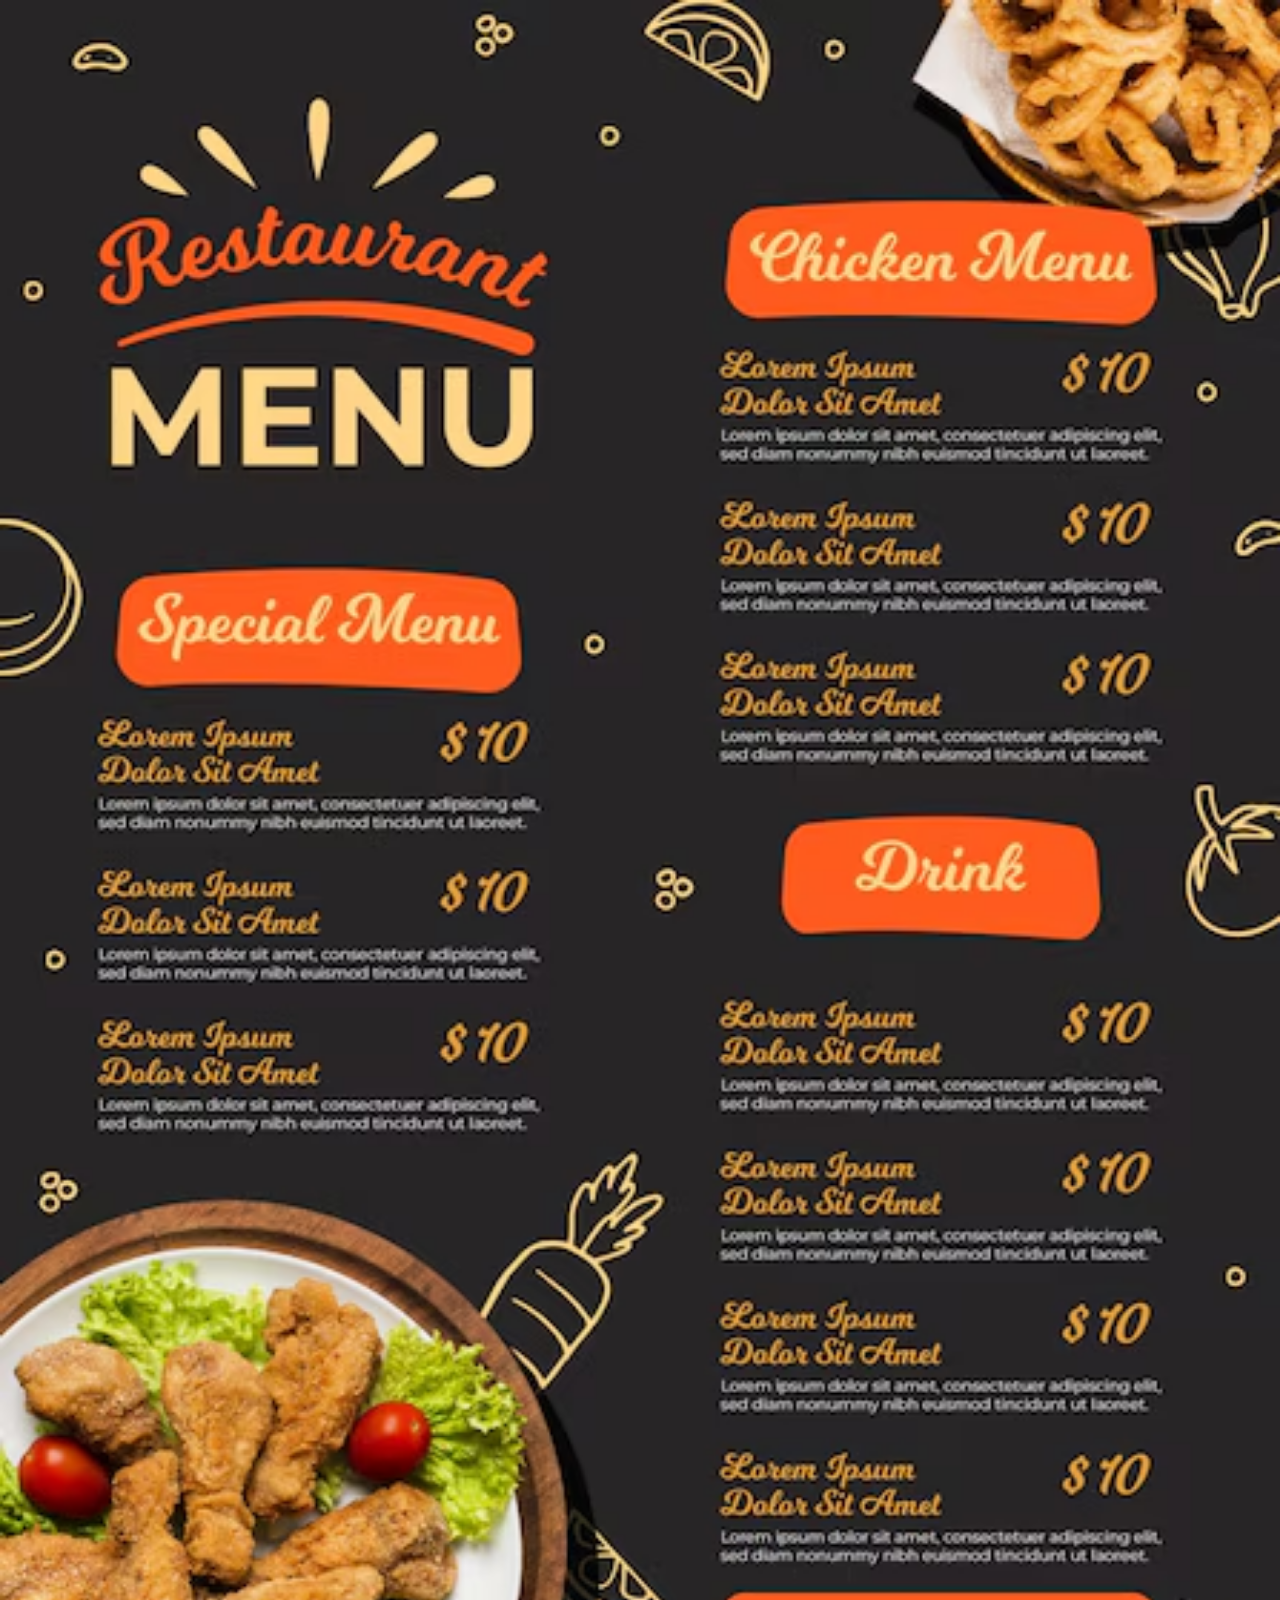
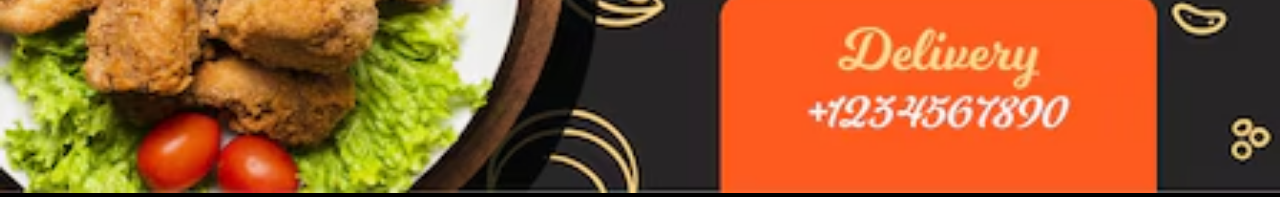
==== index.html @ 466e2cba "Update and rename menu.html to index.html" ====
<!DOCTYPE html>
<html lang="en">
<head>
    <meta charset="UTF-8">
    <meta name="viewport" content="width=device-width, initial-scale=1.0">
    <title>Menú Universo</title>
    <link rel="stylesheet" href="./styles.css">
    <link rel="icon" href="./img/pizza-slice-detailed-icon-e3e99f.webp" type="image/x-icon">
</head>
<body>
    <div class="Menú">
        <img src="./img/menu-restaurante-digital_23-2148689271.avif">
    </div>
</body>
</html>
---- styles.css ----
*{
    margin: 0;
    padding: 0;
    background: #000;
}

img{
    width: 100%;
}
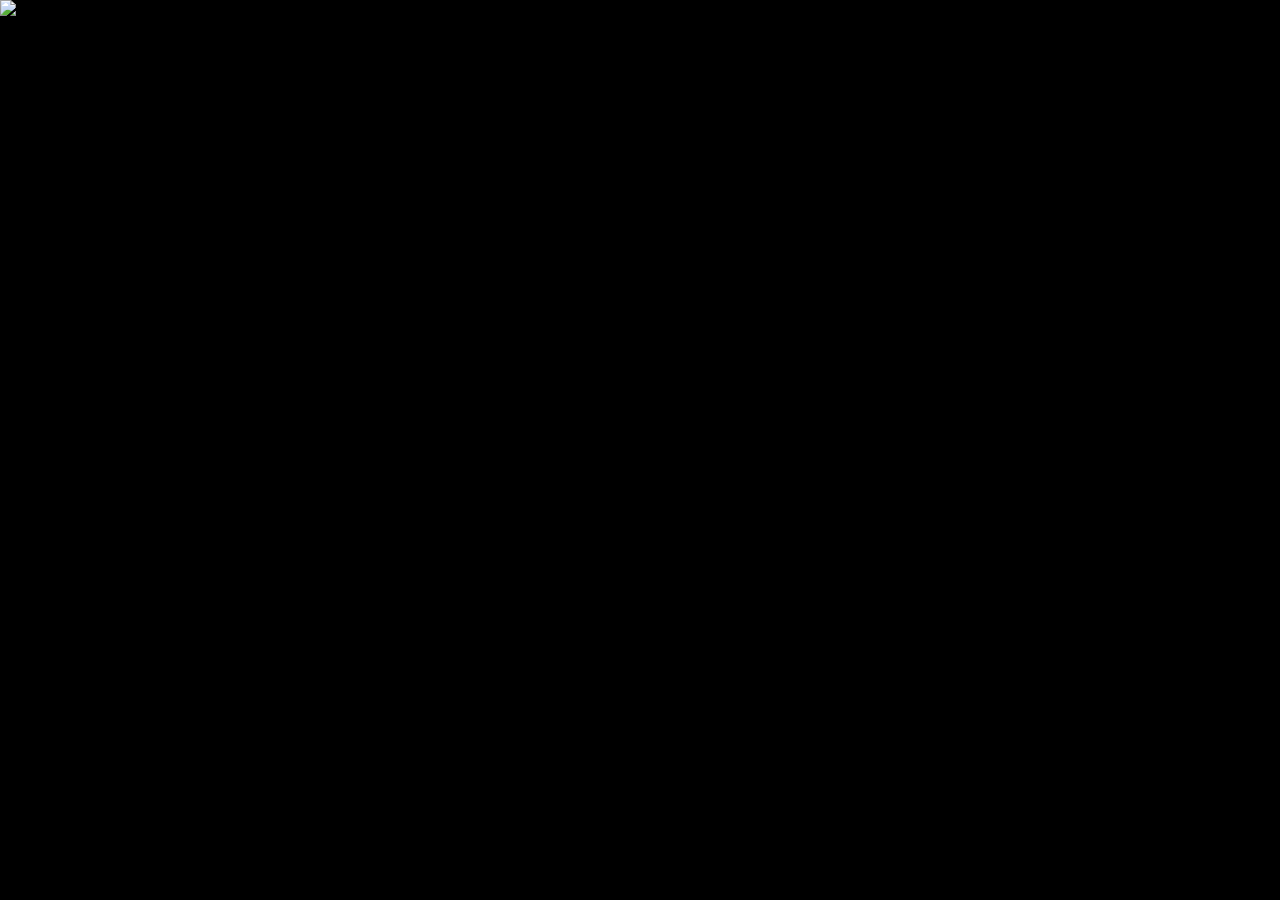
==== commit 6e4b74a4: "Update index.html" ====
--- a/index.html
+++ b/index.html
@@ -9,7 +9,7 @@
 </head>
 <body>
     <div class="Menú">
-        <img src="./img/menu-restaurante-digital_23-2148689271.avif">
+        <img src="./img/¿Qué quieren ver si todavía no hay menú.png">
     </div>
 </body>
 </html>
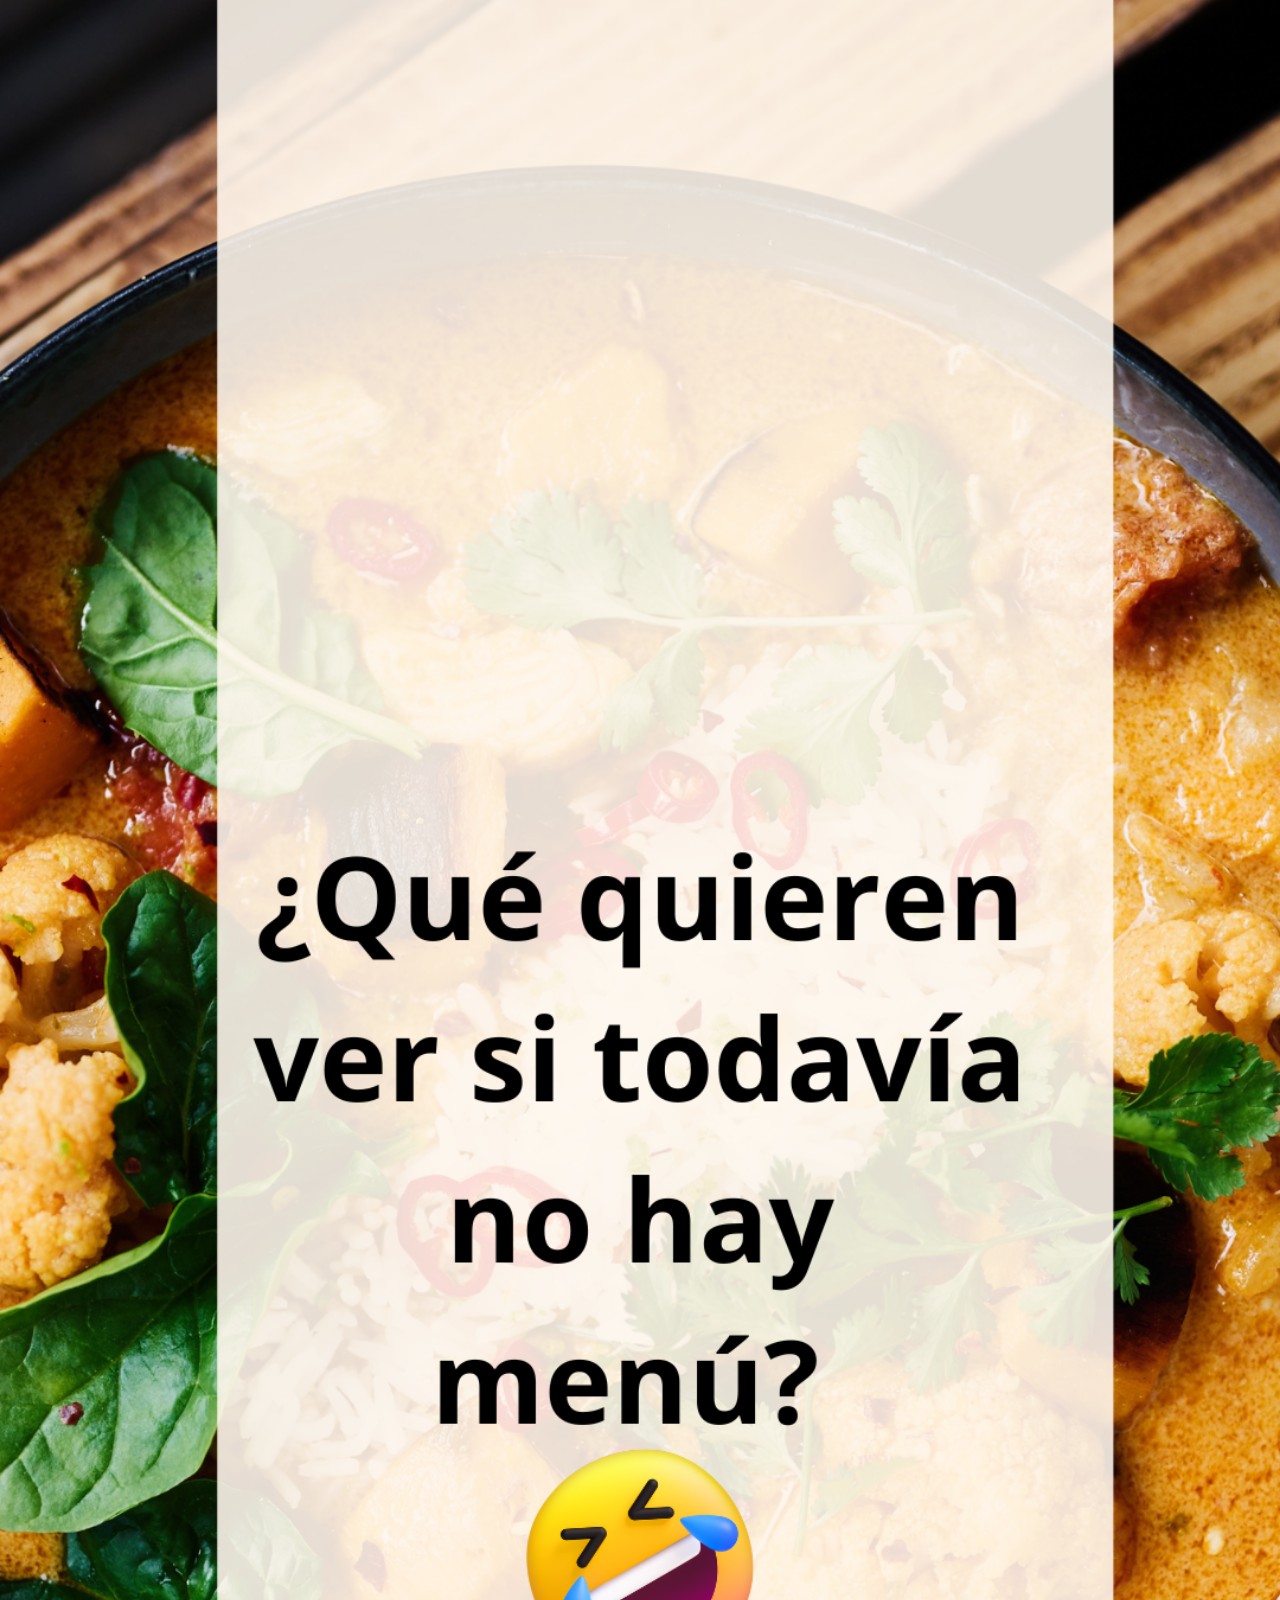
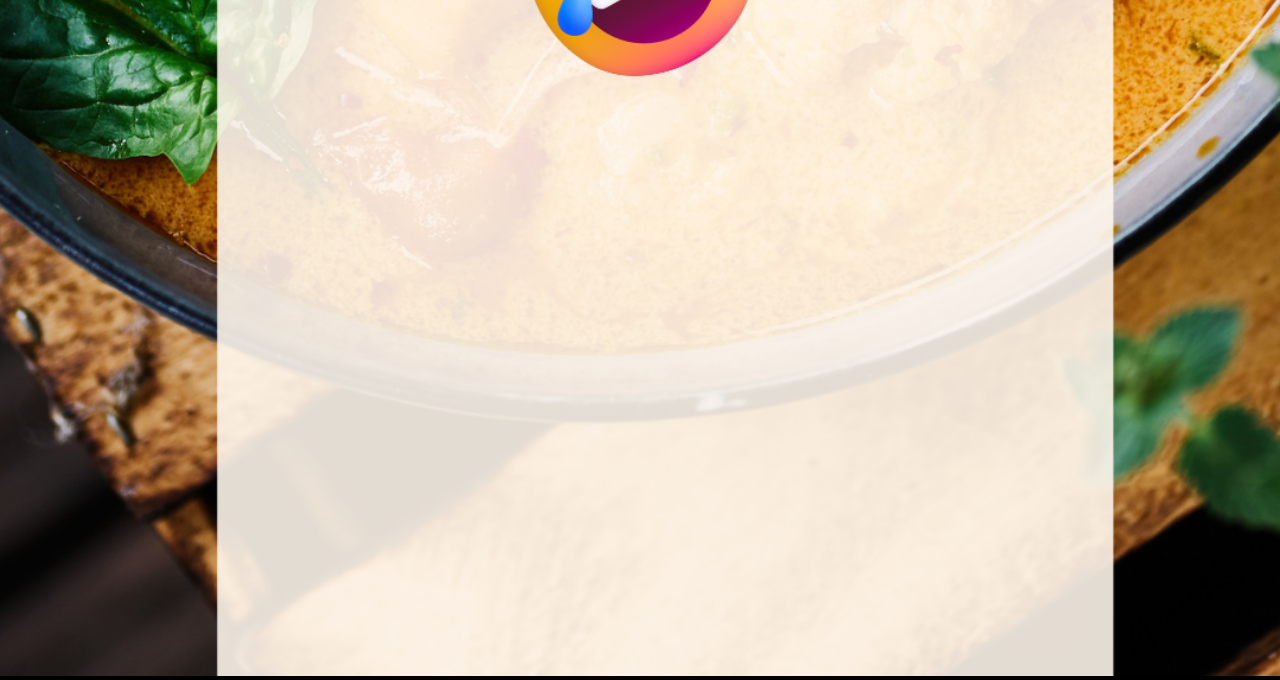
==== commit 27312033: "Update index.html" ====
--- a/index.html
+++ b/index.html
@@ -9,7 +9,7 @@
 </head>
 <body>
     <div class="Menú">
-        <img src="./img/¿Qué quieren ver si todavía no hay menú.png">
+        <img src="./img/¿Que quieren ver si todavía no hay menú.png">
     </div>
 </body>
 </html>
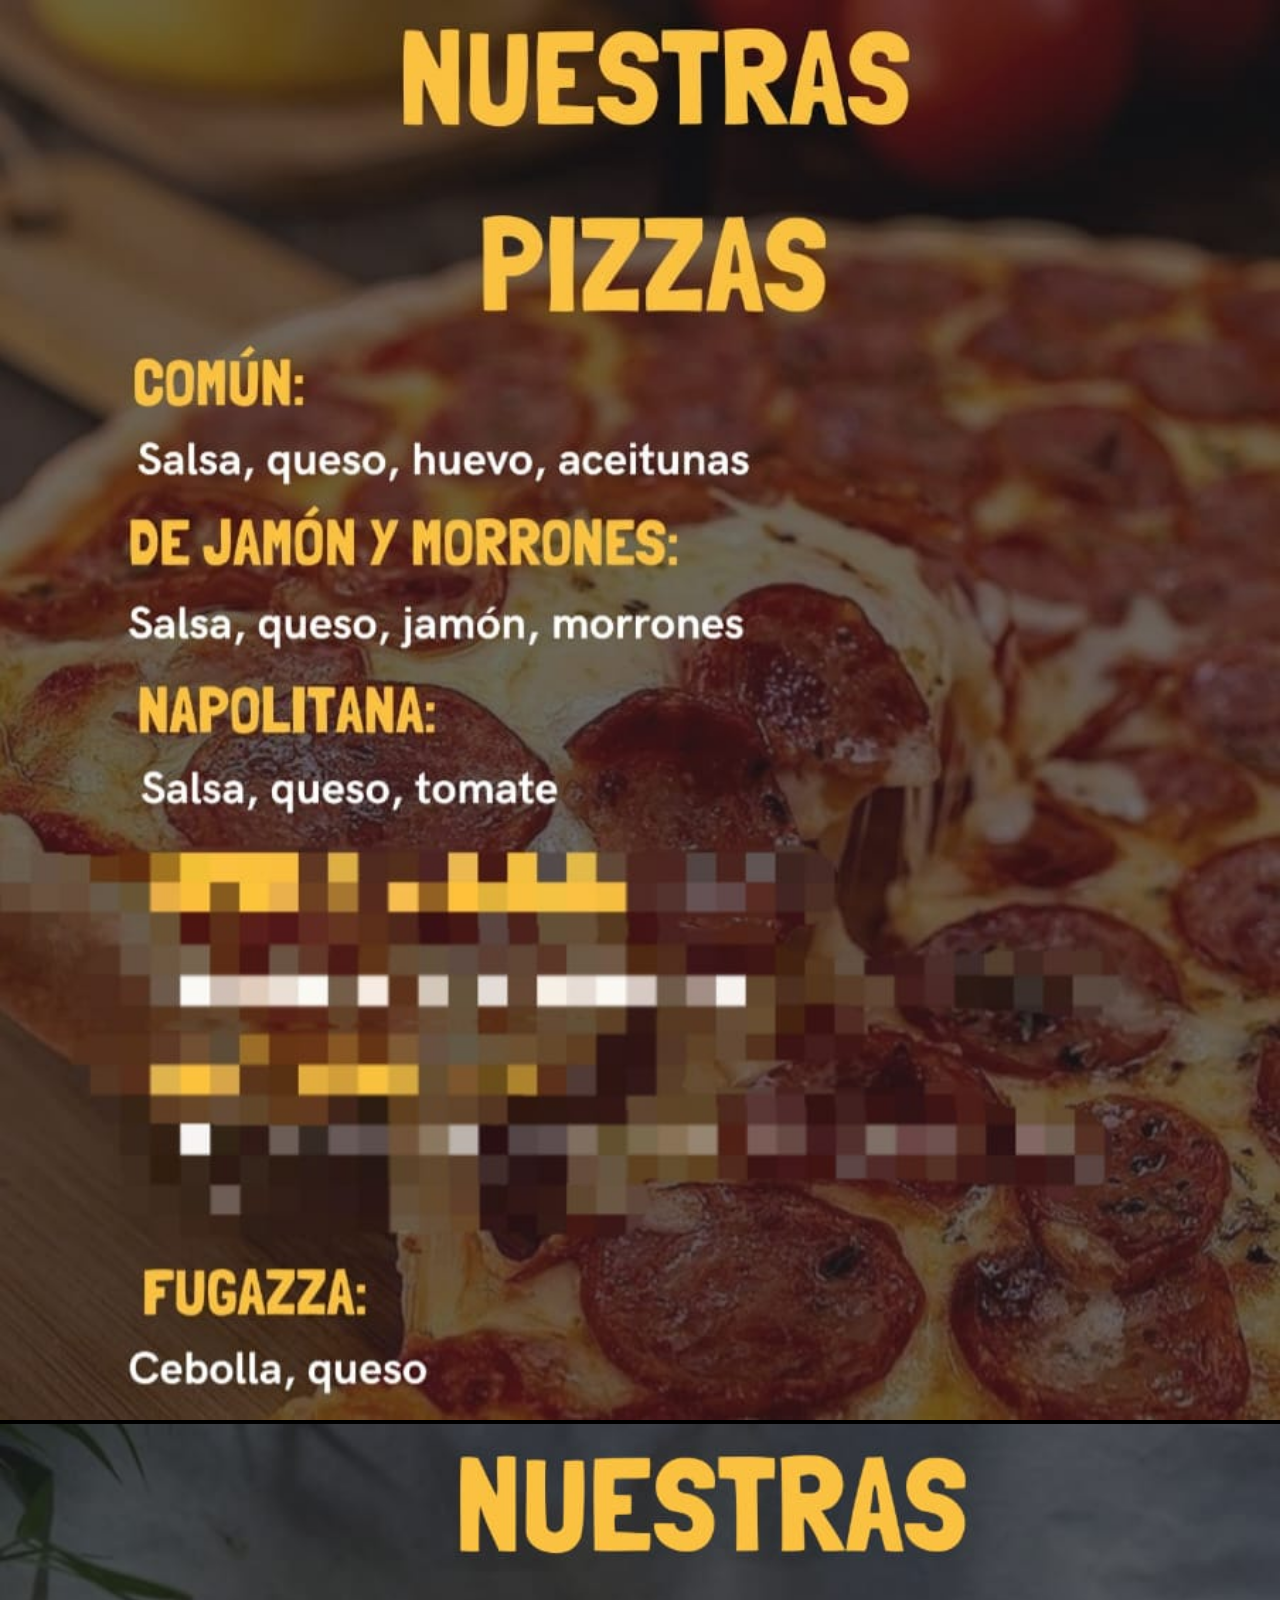
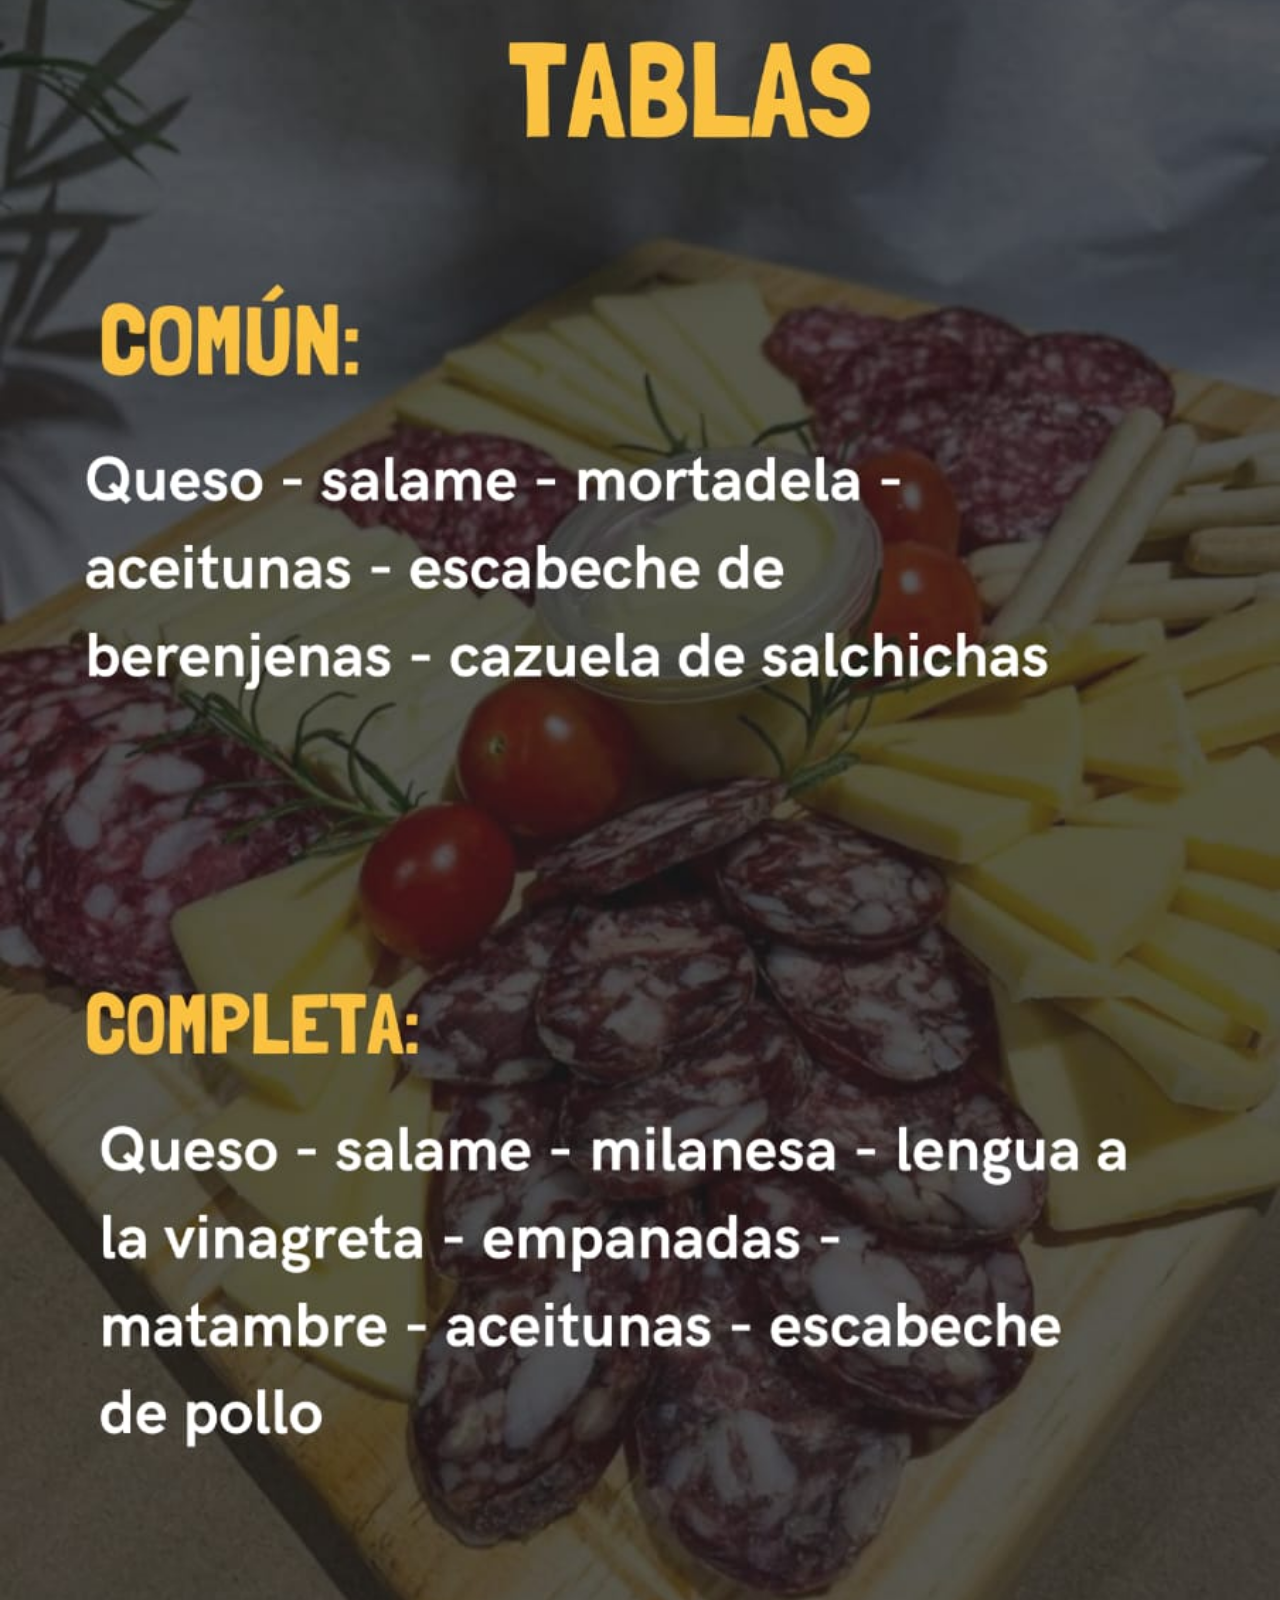
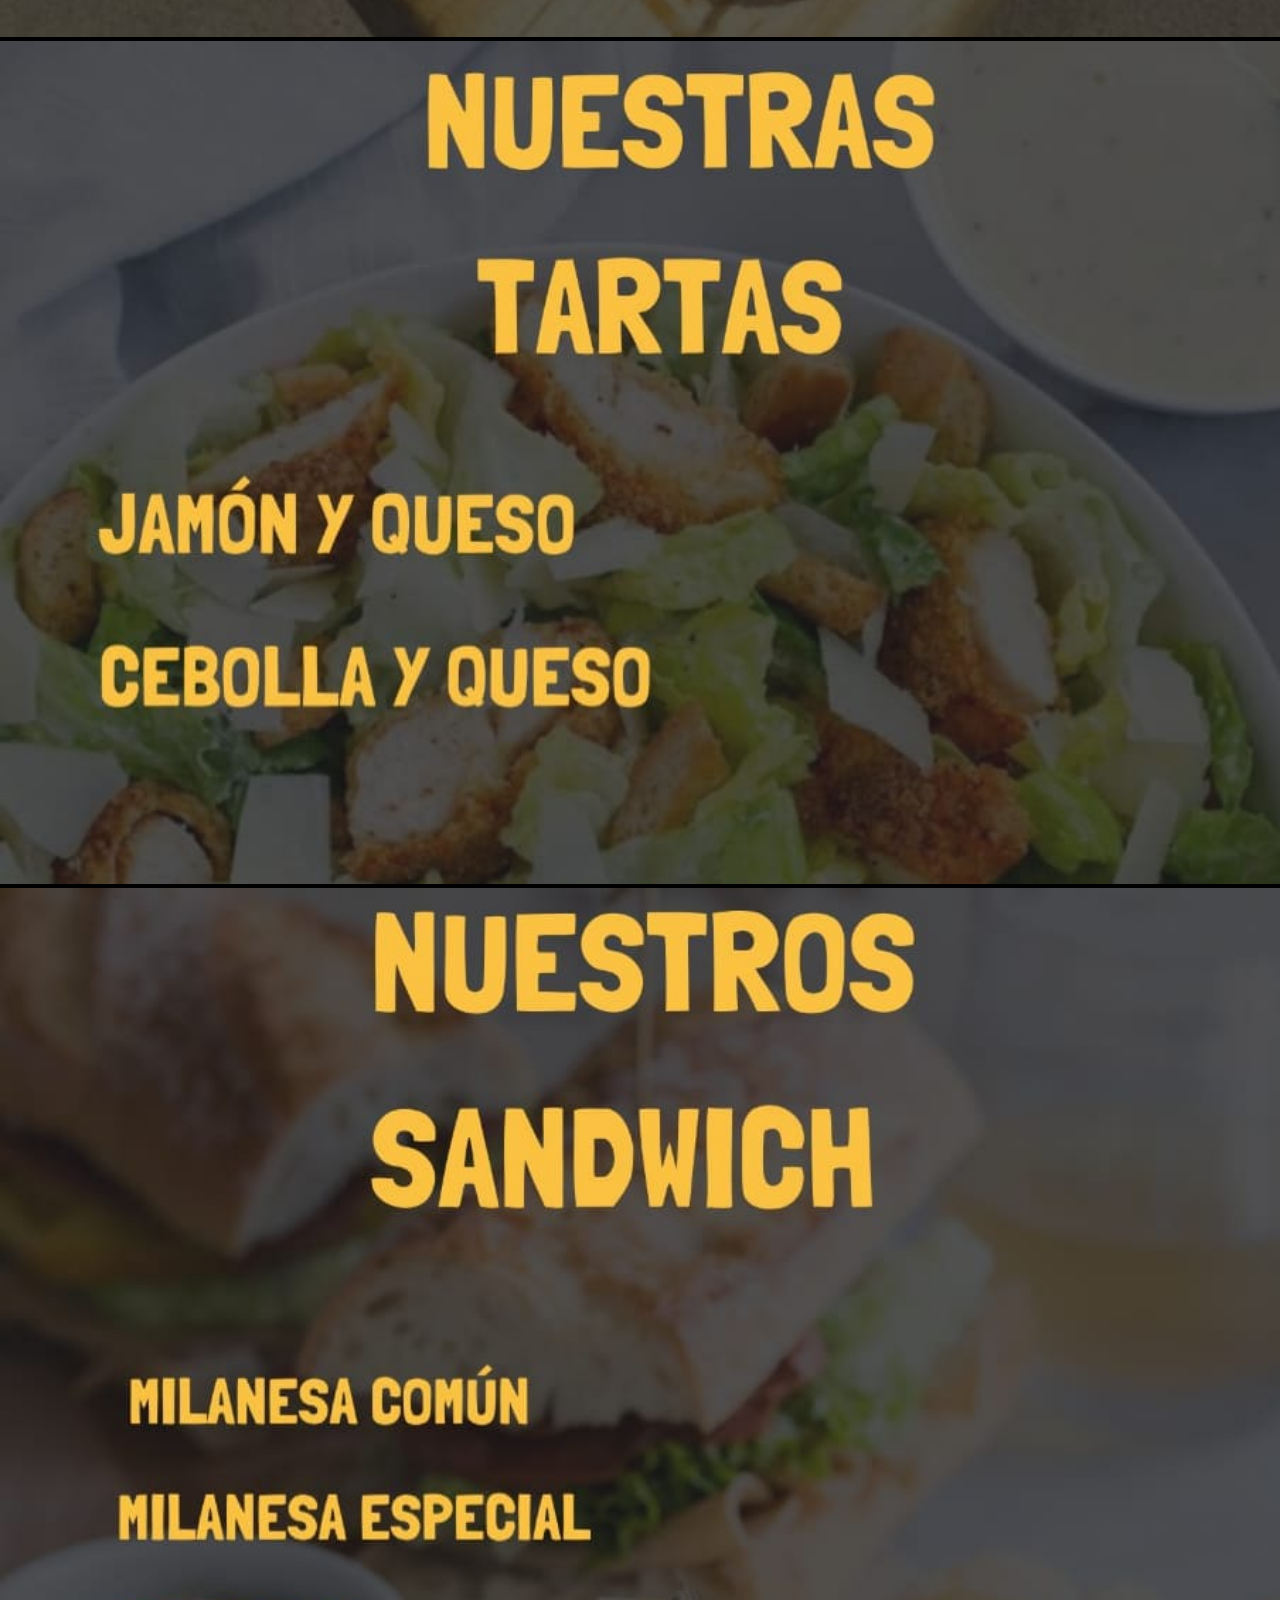
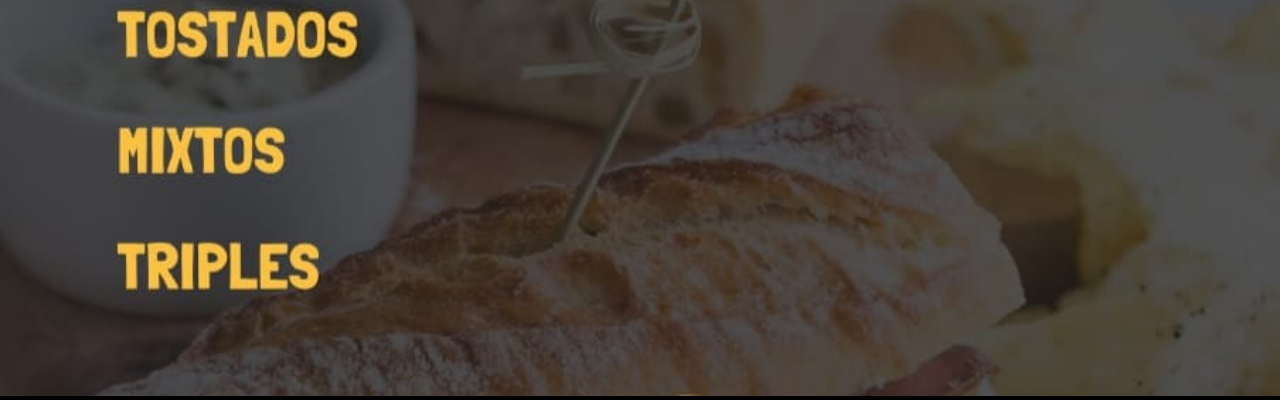
==== commit 49288478: "Update index.html" ====
--- a/index.html
+++ b/index.html
@@ -9,7 +9,16 @@
 </head>
 <body>
     <div class="Menú">
-        <img src="./img/¿Que quieren ver si todavía no hay menú.png">
+        <img src="./img/pizzas.jpg">
+    </div>
+    <div class="Menú">
+        <img src="./img/tablas.jpg">
+    </div>
+    <div class="Menú">
+        <img src="./img/tartas.jpg">
+    </div>
+    <div class="Menú">
+        <img src="./img/sandwich.jpg">
     </div>
 </body>
 </html>
